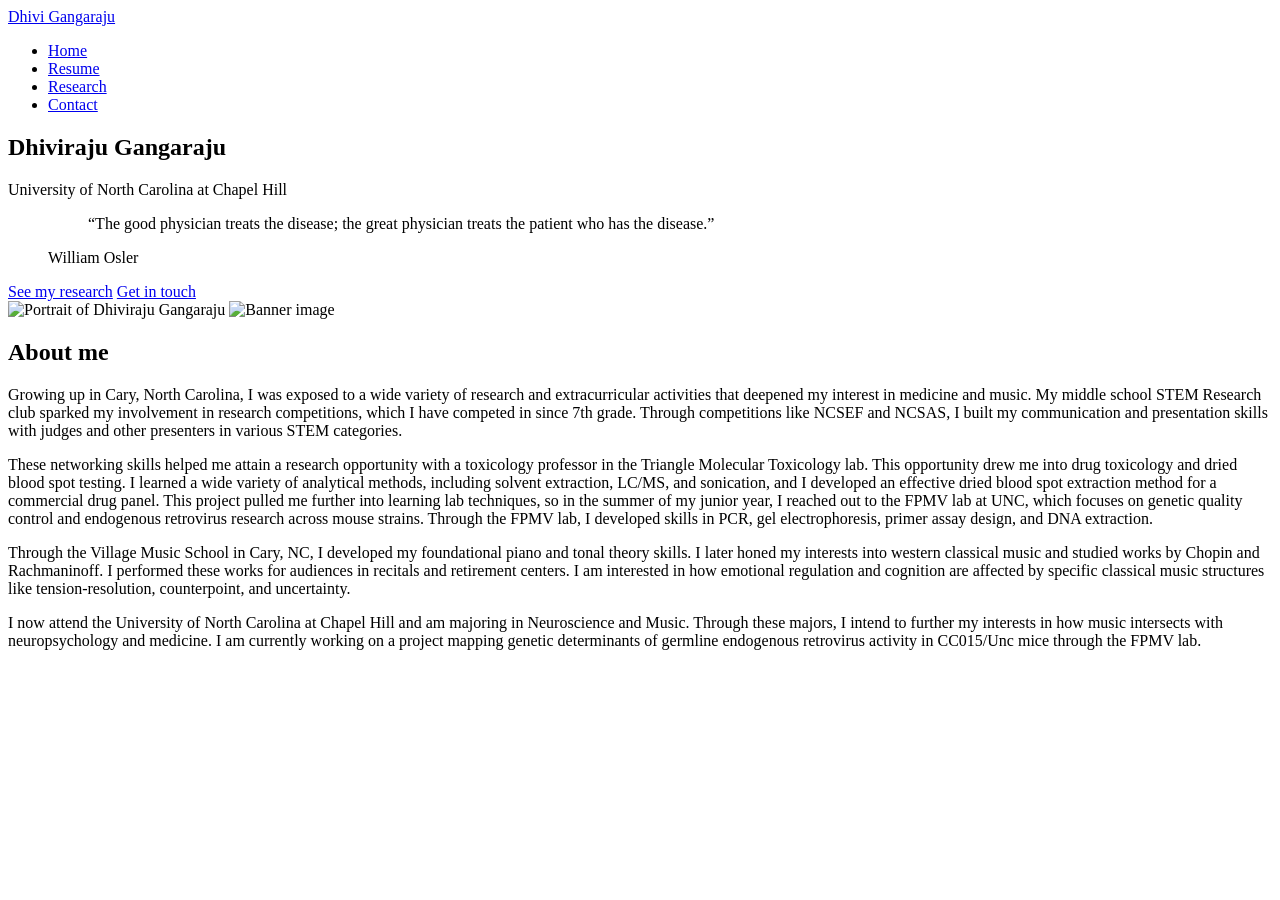
==== index.html @ 0a5eab3a "Create index.html for personal website This file contains the structure and content of a personal we" ====
<!DOCTYPE html>
<html lang="en">
<head>
  <meta charset="utf-8">
  <meta name="viewport" content="width=device-width, initial-scale=1.0">
  <title>Dhiviraju Gangaraju</title>
  <link rel="preconnect" href="https://fonts.googleapis.com">
  <link rel="preconnect" href="https://fonts.gstatic.com" crossorigin>
  <link href="https://fonts.googleapis.com/css2?family=Fraunces:wght@600;700&family=Inter:wght@400;500&display=swap" rel="stylesheet">
  <link rel="stylesheet" href="style.css">
</head>
<body>

  <header class="site-header">
    <a class="logo" href="index.html">Dhivi Gangaraju</a>
    <nav class="navbar" aria-label="Main">
      <ul>
        <li><a href="index.html" class="active">Home</a></li>
        <li><a href="resume.html">Resume</a></li>
        <li><a href="research.html">Research</a></li>
        <li><a href="contact.html">Contact</a></li>
      </ul>
    </nav>
  </header>

  <main>
    <section class="hero">

      <div class="hero-text">
        <h1 id="title">Dhiviraju Gangaraju</h1>
        <p class="subtitle">University of North Carolina at Chapel Hill</p>

        <div class="quotes">
          <figure class="quote">
            <blockquote>
              “The good physician treats the disease; the great physician treats the patient who has the disease.”
            </blockquote>
            <figcaption>William Osler</figcaption>
          </figure>
        </div>

        <div class="button-row">
          <a class="button" href="research.html">See my research</a>
          <a class="button button-outline" href="contact.html">Get in touch</a>
        </div>
      </div>

      <img class="portrait" src="images/dhivi.jpg" alt="Portrait of Dhiviraju Gangaraju">

      <img class="banner" src="images/banner.jpg" alt="Banner image">

    </section>

    <section class="about">
      <h2>About me</h2>

      <p>
        Growing up in Cary, North Carolina, I was exposed to a wide variety of research and extracurricular activities that deepened my interest in medicine and music. My middle school STEM Research club sparked my involvement in research competitions, which I have competed in since 7th grade. Through competitions like NCSEF and NCSAS, I built my communication and presentation skills with judges and other presenters in various STEM categories.
      </p>

      <p>
        These networking skills helped me attain a research opportunity with a toxicology professor in the Triangle Molecular Toxicology lab. This opportunity drew me into drug toxicology and dried blood spot testing. I learned a wide variety of analytical methods, including solvent extraction, LC/MS, and sonication, and I developed an effective dried blood spot extraction method for a commercial drug panel. This project pulled me further into learning lab techniques, so in the summer of my junior year, I reached out to the FPMV lab at UNC, which focuses on genetic quality control and endogenous retrovirus research across mouse strains. Through the FPMV lab, I developed skills in PCR, gel electrophoresis, primer assay design, and DNA extraction.
      </p>

      <p>
        Through the Village Music School in Cary, NC, I developed my foundational piano and tonal theory skills. I later honed my interests into western classical music and studied works by Chopin and Rachmaninoff. I performed these works for audiences in recitals and retirement centers. I am interested in how emotional regulation and cognition are affected by specific classical music structures like tension-resolution, counterpoint, and uncertainty.
      </p>

      <p>
        I now attend the University of North Carolina at Chapel Hill and am majoring in Neuroscience and Music. Through these majors, I intend to further my interests in how music intersects with neuropsychology and medicine. I am currently working on a project mapping genetic determinants of germline endogenous retrovirus activity in CC015/Unc mice through the FPMV lab.
      </p>
    </section>
  </main>

</body>
</html>
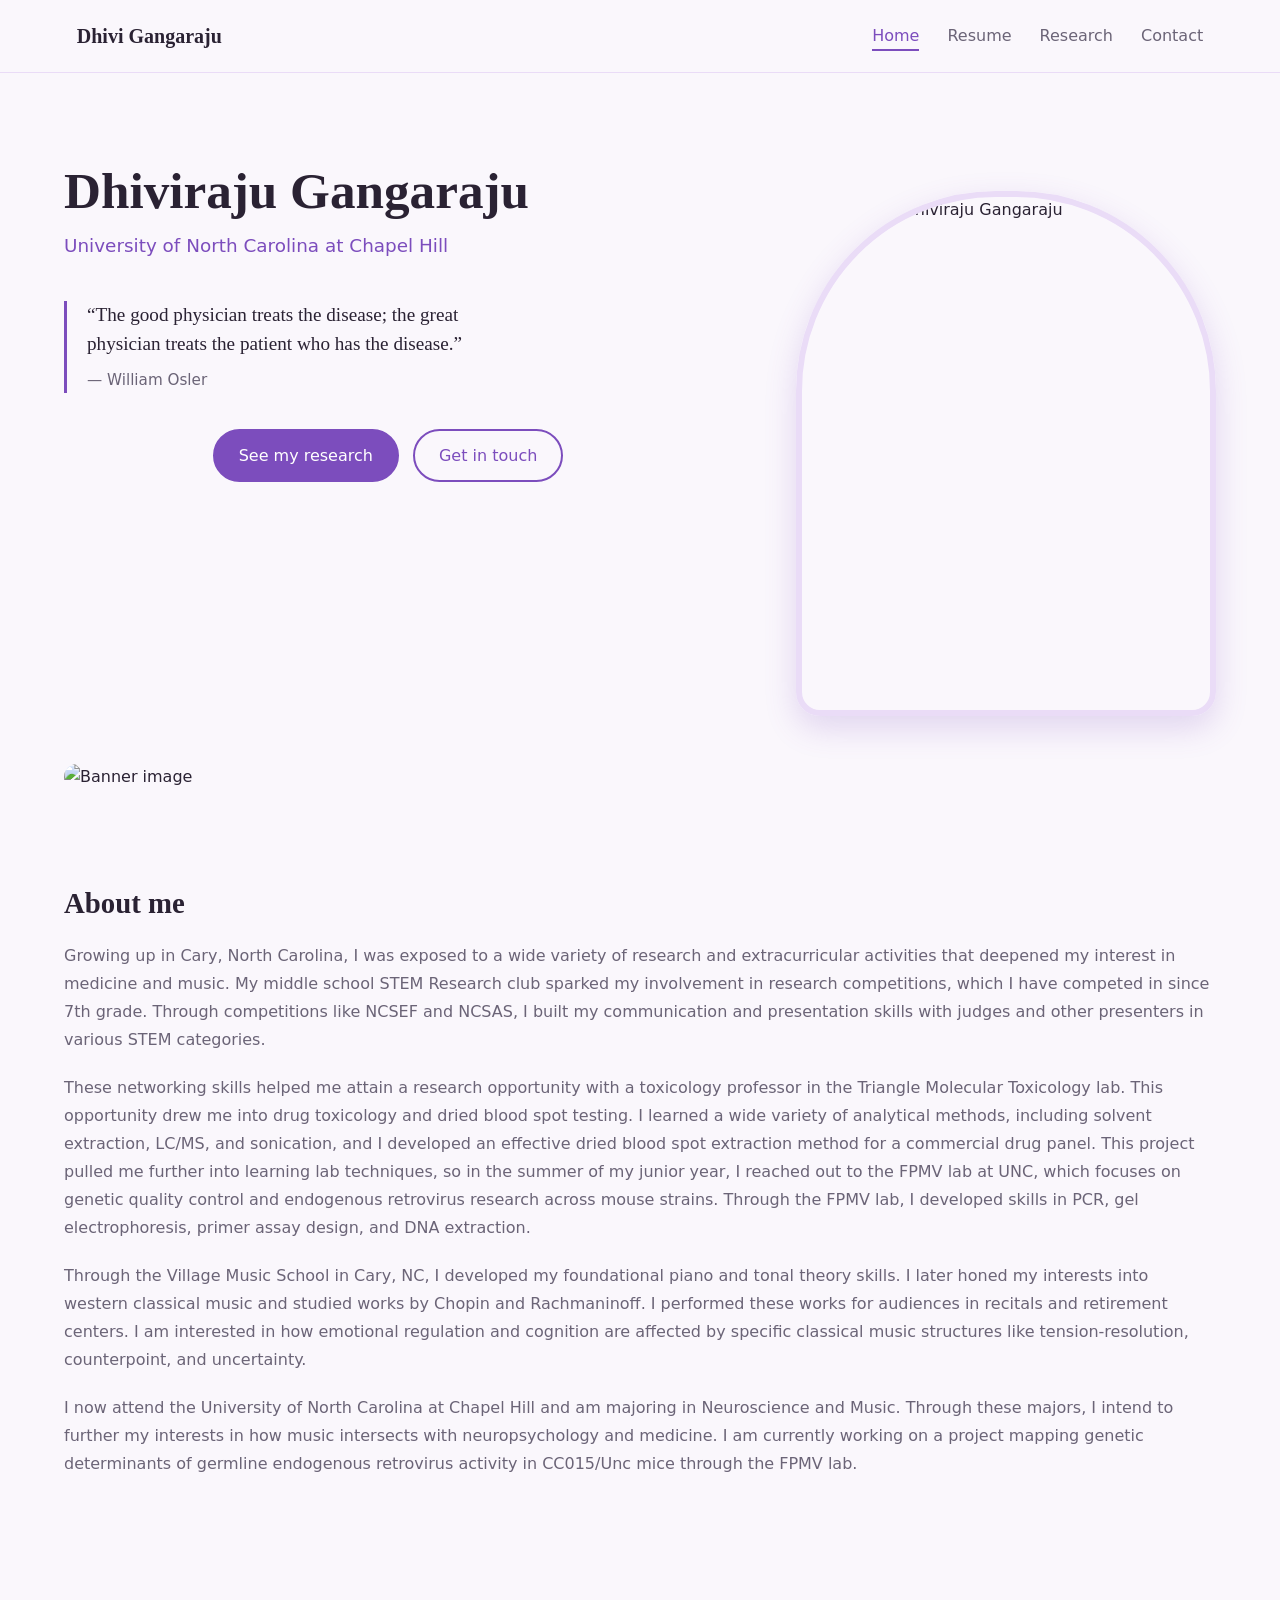
==== commit 697a5496: "Add files via upload" ====
--- a/index.html
+++ b/index.html
@@ -73,4 +73,4 @@
   </main>
 
 </body>
-</html>
+</html>
--- a/style.css
+++ b/style.css
@@ -0,0 +1,411 @@
+/* ---------- Design tokens ---------- */
+:root {
+  --bg: #faf7fc;
+  --surface: #ffffff;
+  --text: #2a2233;
+  --muted: #6b6477;
+  --accent: #7c4dbd;
+  --accent-soft: #eadcf7;
+}
+
+* {
+  box-sizing: border-box;
+  margin: 0;
+  padding: 0;
+}
+
+body {
+  font-family: 'Inter', system-ui, sans-serif;
+  background: var(--bg);
+  color: var(--text);
+  line-height: 1.6;
+}
+
+a:focus-visible,
+.button:focus-visible,
+.contact-card:focus-visible {
+  outline: 3px solid var(--accent);
+  outline-offset: 3px;
+}
+
+/* ---------- Header + navigation ---------- */
+.site-header {
+  display: flex;
+  justify-content: space-between;
+  align-items: center;
+  flex-wrap: wrap;
+  gap: 12px;
+  padding: 20px 6vw;
+  border-bottom: 1px solid var(--accent-soft);
+}
+
+.logo {
+  font-family: 'Fraunces', Georgia, serif;
+  font-weight: 700;
+  font-size: 1.25rem;
+  color: var(--text);
+  text-decoration: none;
+}
+
+.navbar ul {
+  display: flex;
+  gap: 28px;
+  list-style: none;
+}
+
+.navbar a {
+  color: var(--muted);
+  text-decoration: none;
+  font-weight: 500;
+  padding-bottom: 4px;
+  border-bottom: 2px solid transparent;
+  transition: color 0.2s, border-color 0.2s;
+}
+
+.navbar a:hover,
+.navbar a.active {
+  color: var(--accent);
+  border-color: var(--accent);
+}
+
+/* ---------- Home: asymmetric two columns ---------- */
+.hero {
+  max-width: 1280px;
+  margin: 0 auto;
+  padding: 10vh 5vw 6vh;
+  display: grid;
+  grid-template-columns: 1.5fr 1fr;
+  column-gap: 72px;
+  row-gap: 48px;
+  align-items: start;
+}
+
+.hero-text {
+  text-align: left;
+}
+
+#title {
+  font-family: 'Fraunces', Georgia, serif;
+  font-size: clamp(1.6rem, 4.2vw, 3.2rem);
+  line-height: 1.1;
+  margin-bottom: 12px;
+  white-space: nowrap;
+}
+
+.subtitle {
+  font-size: 1.15rem;
+  font-weight: 500;
+  color: var(--accent);
+  margin-bottom: 40px;
+}
+
+/* Arch-shaped portrait, nudged down so it doesn't line up with the text */
+.portrait {
+  width: 100%;
+  max-width: 420px;
+  aspect-ratio: 4 / 5;
+  object-fit: cover;
+  border-radius: 200px 200px 24px 24px;
+  border: 6px solid var(--accent-soft);
+  box-shadow: 0 12px 32px rgba(124, 77, 189, 0.2);
+  justify-self: end;
+  margin-top: 28px;
+}
+
+/* ---------- Quotes ---------- */
+.quotes {
+  display: flex;
+  flex-direction: column;
+  gap: 28px;
+  margin-bottom: 36px;
+}
+
+.quote {
+  border-left: 3px solid var(--accent);
+  padding-left: 20px;
+  max-width: 46ch;
+}
+
+.quote blockquote {
+  font-family: 'Fraunces', Georgia, serif;
+  font-size: 1.2rem;
+  line-height: 1.5;
+  color: var(--text);
+}
+
+.quote figcaption {
+  margin-top: 10px;
+  color: var(--muted);
+  font-size: 0.95rem;
+}
+
+.quote figcaption::before {
+  content: "— ";
+}
+
+/* ---------- Banner (spans both columns) ---------- */
+.banner {
+  grid-column: 1 / -1;
+  width: 100%;
+  max-height: 280px;
+  object-fit: cover;
+  border-radius: 16px;
+}
+
+/* ---------- Buttons ---------- */
+.button-row {
+  display: flex;
+  justify-content: center;
+  gap: 14px;
+  flex-wrap: wrap;
+}
+
+.button {
+  display: inline-block;
+  background: var(--accent);
+  color: #ffffff;
+  padding: 12px 24px;
+  border: 2px solid var(--accent);
+  border-radius: 999px;
+  text-decoration: none;
+  font-weight: 500;
+  transition: transform 0.15s, box-shadow 0.15s;
+}
+
+.button:hover {
+  transform: translateY(-2px);
+  box-shadow: 0 6px 16px rgba(124, 77, 189, 0.3);
+}
+
+.button-outline {
+  background: transparent;
+  color: var(--accent);
+}
+
+/* ---------- About section ---------- */
+.about {
+  max-width: 1280px;
+  margin: 0 auto;
+  padding: 4vh 5vw 12vh;
+}
+
+.about h2 {
+  font-family: 'Fraunces', Georgia, serif;
+  font-size: 1.8rem;
+  margin-bottom: 16px;
+}
+
+.about p {
+  color: var(--muted);
+  margin-bottom: 20px;
+  line-height: 1.75;
+}
+
+/* ---------- Contact page ---------- */
+.contact-page {
+  max-width: 640px;
+  margin: 0 auto;
+  padding: 12vh 6vw;
+  text-align: center;
+}
+
+.contact-page h1 {
+  font-family: 'Fraunces', Georgia, serif;
+  font-size: clamp(2rem, 6vw, 3rem);
+  line-height: 1.1;
+  margin-bottom: 16px;
+}
+
+.contact-intro {
+  color: var(--muted);
+  font-size: 1.1rem;
+  margin-bottom: 40px;
+}
+
+.contact-cards {
+  display: flex;
+  flex-direction: column;
+  gap: 16px;
+}
+
+.contact-card {
+  display: flex;
+  flex-direction: column;
+  gap: 4px;
+  padding: 24px;
+  background: var(--surface);
+  border: 1px solid var(--accent-soft);
+  border-radius: 16px;
+  text-decoration: none;
+  color: var(--text);
+  transition: transform 0.15s, box-shadow 0.15s, border-color 0.15s;
+}
+
+.contact-card:hover {
+  transform: translateY(-2px);
+  border-color: var(--accent);
+  box-shadow: 0 8px 20px rgba(124, 77, 189, 0.15);
+}
+
+.contact-label {
+  color: var(--accent);
+  font-weight: 500;
+  font-size: 0.85rem;
+  letter-spacing: 0.08em;
+  text-transform: uppercase;
+}
+
+.contact-value {
+  font-family: 'Fraunces', Georgia, serif;
+  font-size: 1.25rem;
+  overflow-wrap: anywhere;
+}
+
+/* ---------- Resume page ---------- */
+.resume-page {
+  max-width: 900px;
+  margin: 0 auto;
+  padding: 8vh 6vw 12vh;
+  text-align: center;
+}
+
+.resume-page h1 {
+  font-family: 'Fraunces', Georgia, serif;
+  font-size: clamp(2rem, 6vw, 3rem);
+  line-height: 1.1;
+  margin-bottom: 24px;
+}
+
+.resume-page .button-row {
+  margin-bottom: 32px;
+}
+
+.resume-viewer {
+  width: 100%;
+  height: 1100px;
+  max-height: 85vh;
+  border: 1px solid var(--accent-soft);
+  border-radius: 12px;
+  background: var(--surface);
+  box-shadow: 0 12px 32px rgba(124, 77, 189, 0.12);
+}
+
+.resume-fallback {
+  padding: 40px 20px;
+  color: var(--muted);
+}
+
+.resume-fallback a {
+  color: var(--accent);
+  font-weight: 500;
+}
+
+/* ---------- Research page ---------- */
+.research-page {
+  max-width: 900px;
+  margin: 0 auto;
+  padding: 8vh 6vw 12vh;
+}
+
+.research-page h1 {
+  font-family: 'Fraunces', Georgia, serif;
+  font-size: clamp(2rem, 6vw, 3rem);
+  line-height: 1.1;
+  text-align: center;
+  margin-bottom: 40px;
+}
+
+.research-page .quote {
+  margin: 0 auto 48px;
+}
+
+.research-subheading {
+  font-family: 'Fraunces', Georgia, serif;
+  font-size: 1.6rem;
+  margin-bottom: 24px;
+  padding-bottom: 12px;
+  border-bottom: 2px solid var(--accent-soft);
+}
+
+.project-list {
+  display: flex;
+  flex-direction: column;
+  gap: 24px;
+}
+
+.project-card {
+  background: var(--surface);
+  border: 1px solid var(--accent-soft);
+  border-radius: 16px;
+  padding: 28px;
+  transition: transform 0.15s, box-shadow 0.15s, border-color 0.15s;
+}
+
+.project-card:hover {
+  transform: translateY(-2px);
+  border-color: var(--accent);
+  box-shadow: 0 8px 20px rgba(124, 77, 189, 0.15);
+}
+
+.project-meta {
+  color: var(--accent);
+  font-weight: 500;
+  font-size: 0.85rem;
+  letter-spacing: 0.08em;
+  text-transform: uppercase;
+  margin-bottom: 8px;
+}
+
+.project-card h3 {
+  font-family: 'Fraunces', Georgia, serif;
+  font-size: 1.3rem;
+  line-height: 1.3;
+  margin-bottom: 12px;
+}
+
+.project-card p:not(.project-meta) {
+  color: var(--muted);
+  line-height: 1.75;
+  margin-bottom: 16px;
+}
+
+.project-tags {
+  display: flex;
+  flex-wrap: wrap;
+  gap: 8px;
+  list-style: none;
+}
+
+.project-tags li {
+  background: var(--accent-soft);
+  color: var(--accent);
+  font-size: 0.85rem;
+  font-weight: 500;
+  padding: 4px 12px;
+  border-radius: 999px;
+}
+
+/* ---------- Mobile: stack the home page ---------- */
+@media (max-width: 760px) {
+  .hero {
+    grid-template-columns: 1fr;
+    padding-top: 6vh;
+  }
+
+  .portrait {
+    order: -1;
+    justify-self: center;
+    max-width: 260px;
+    margin-top: 0;
+  }
+
+  #title {
+    font-size: clamp(1.4rem, 7vw, 2.2rem);
+  }
+}
+
+@media (prefers-reduced-motion: reduce) {
+  * {
+    transition: none !important;
+  }
+}
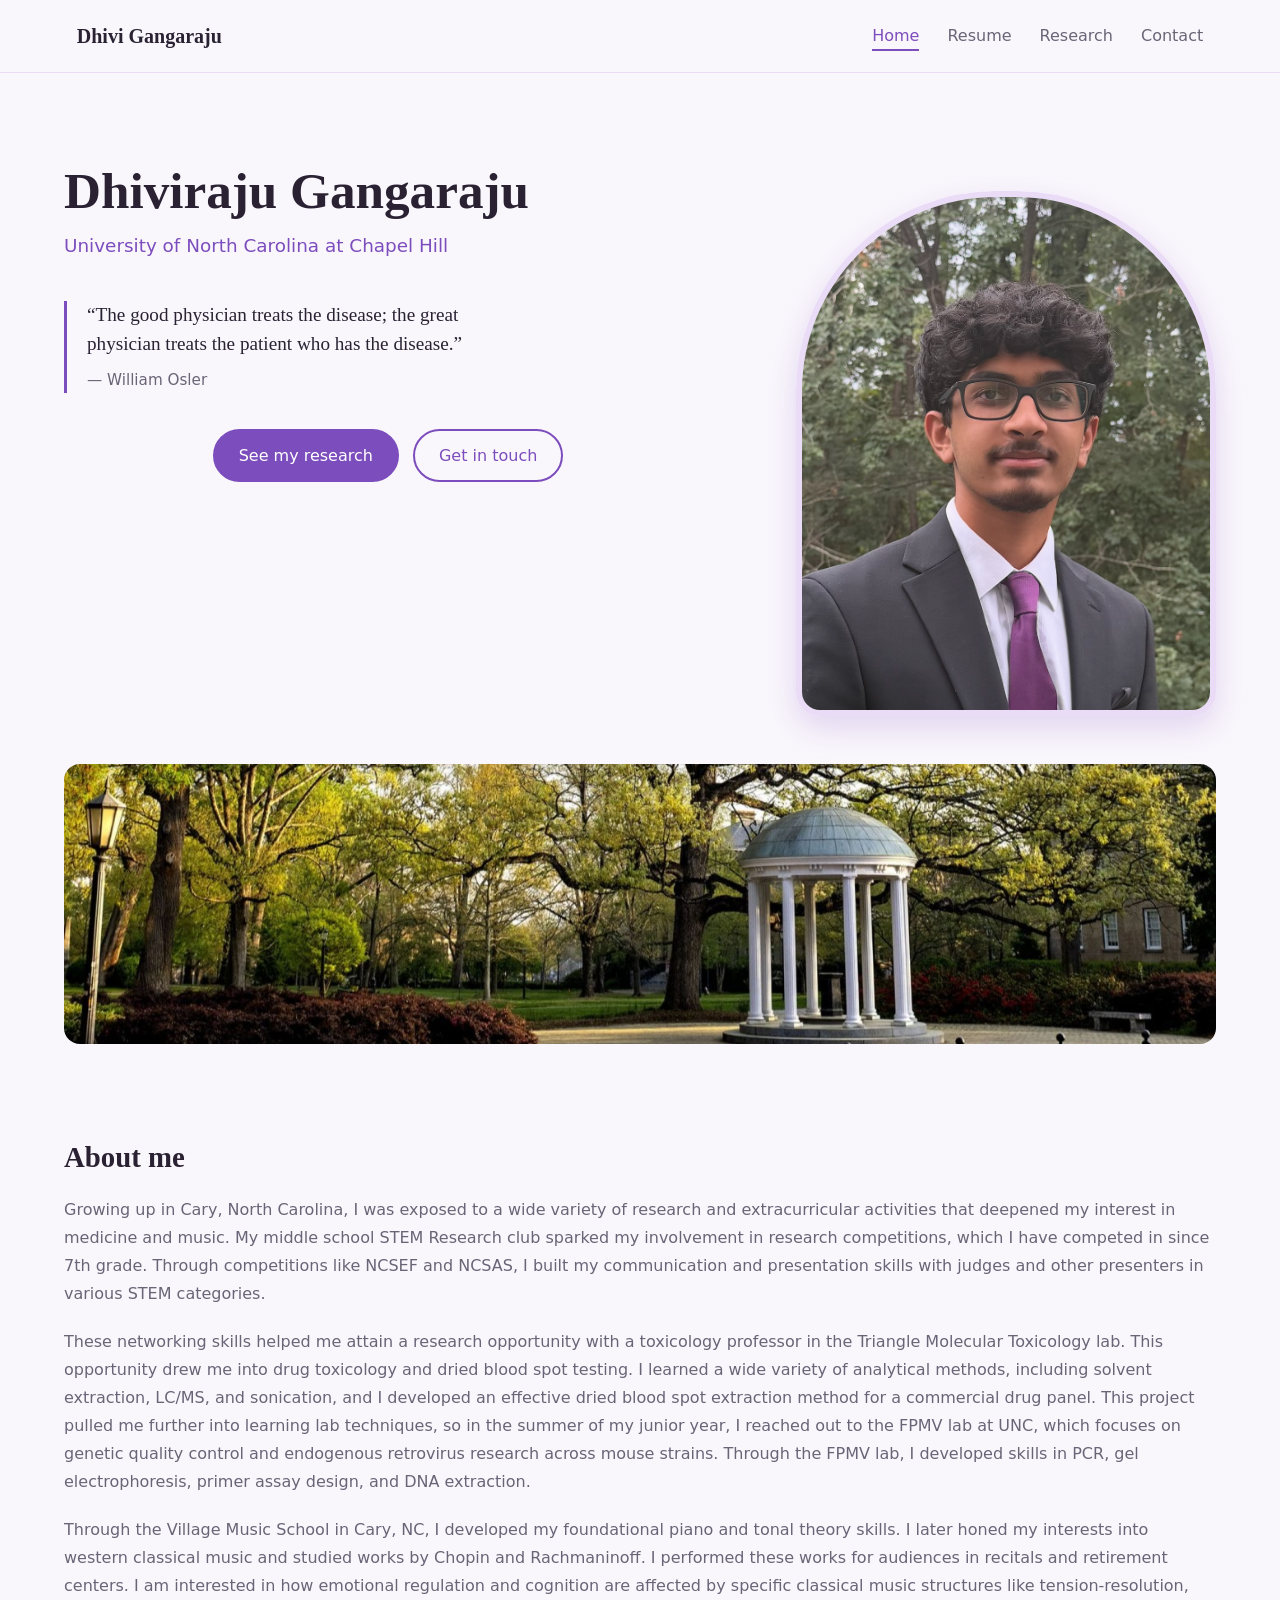
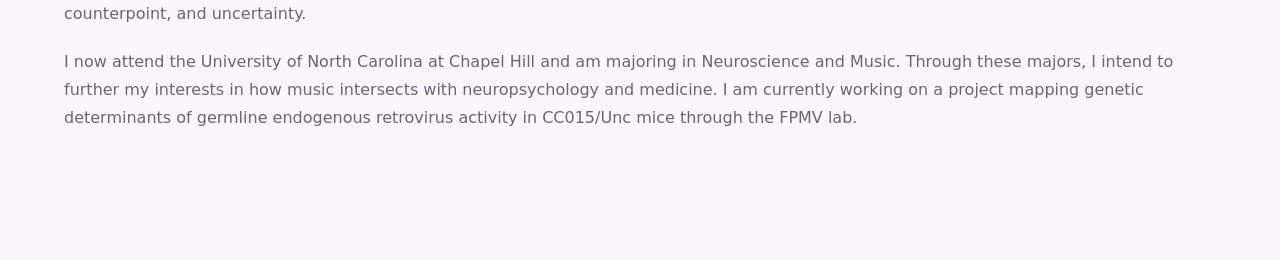
==== commit 3e975414: "Update image source paths in index.html" ====
--- a/index.html
+++ b/index.html
@@ -45,9 +45,9 @@
         </div>
       </div>
 
-      <img class="portrait" src="images/dhivi.jpg" alt="Portrait of Dhiviraju Gangaraju">
+      <img class="portrait" src="dhivi.jpg" alt="Portrait of Dhiviraju Gangaraju">
 
-      <img class="banner" src="images/banner.jpg" alt="Banner image">
+      <img class="banner" src="banner.jpg" alt="Banner image">
 
     </section>
 
@@ -73,4 +73,4 @@
   </main>
 
 </body>
-</html>+</html>
